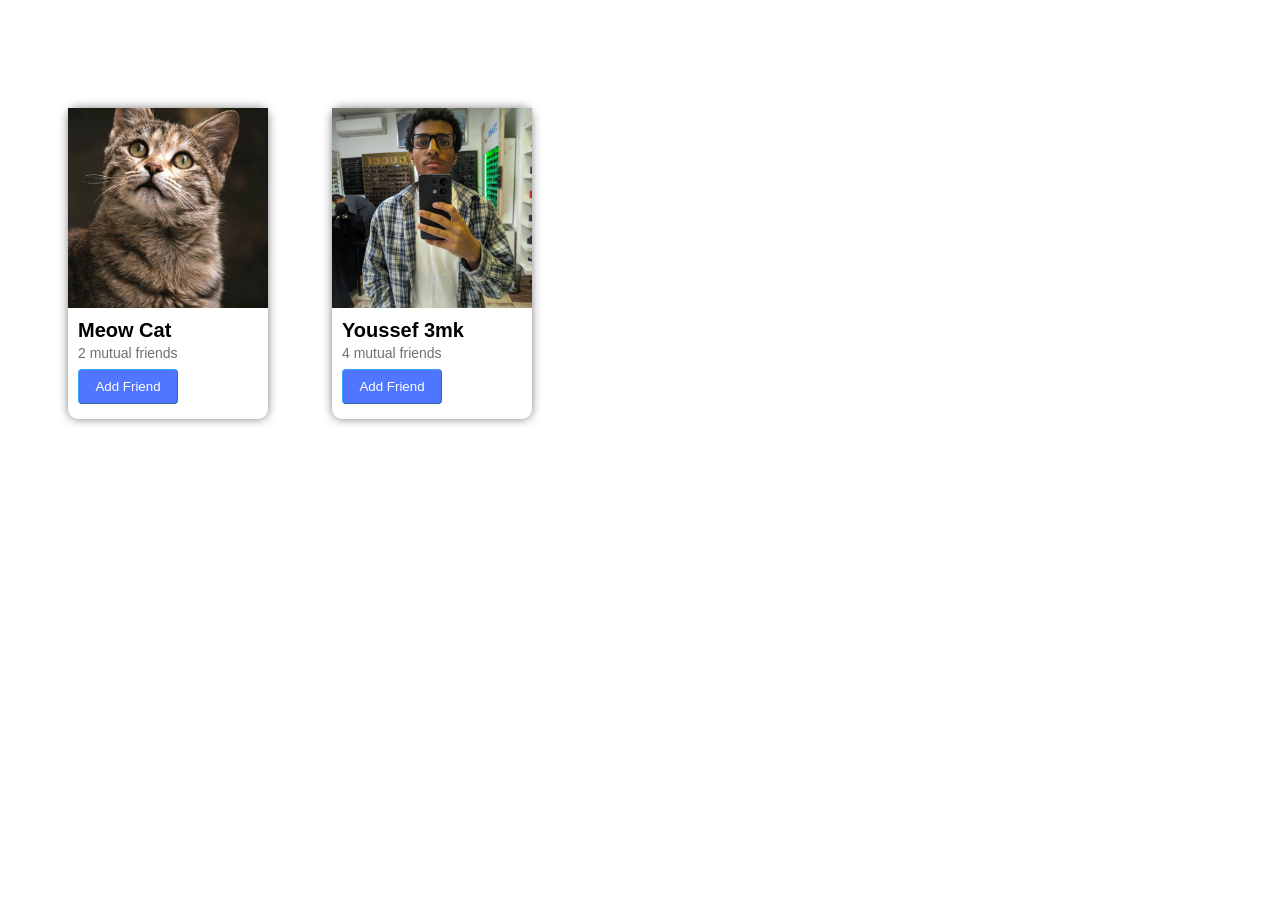
==== index.html @ 97b8afac "Re-building the website due to several design issues" ====
<!DOCTYPE html>
<html lang="en">
  <head>
    <meta charset="UTF-8">
    <meta name="viewport" content="width=device-width, initial-scale=1.0">
    <title>Remi - Your Study Buddy</title>
    <link rel="stylesheet" href="styles/style.css"> <!-- This links your crayons (CSS) -->
    <link href="https://cdnjs.cloudflare.com/ajax/libs/font-awesome/6.4.0/css/all.min.css" rel="stylesheet">
  </head>
  <body>
    <div class="user-add">
      <img src="pfp/Cat.jpeg" class="user-pfp">
      <p class="user-name">Meow Cat</p>
      <p class="user-mutual">2 mutual friends</p>
      <button class="user-add-button">Add Friend</button>
    </div>
    <div class="user-add">
      <img src="pfp/WhatsApp Image 2025-05-02 at 18.34.17_104c1241.jpg" class="user-pfp">
      <p class="user-name">Youssef 3mk</p>
      <p class="user-mutual">4 mutual friends</p>
      <button class="user-add-button">Add Friend</button>
    </div>
  </body>
</html>
---- styles/style.css ----
.user-add {
  font-family: Arial;
  display: inline-block;
  width: 200px;
  box-shadow: 0 0 10px rgba(0, 0, 0, 0.5);
  border-radius: 10px;
  margin-left: 60px;
  margin-top: 100px;
  vertical-align: middle;
}

.user-pfp {
  width: 100%;
  height: 200px;
  object-fit: cover;
  margin-bottom: 0;
}

.user-name {
  font-weight: bold;
  font-size: 20px;
  margin-bottom: 0;
  margin-left: 10px;
  margin-top: 7px;
}

.user-mutual {
  font-size: 14px;
  color: #707070;
  margin-top: 3px;
  margin-left: 10px;
  margin-bottom: 8px;

}

.user-add-button {
  width: 100px;
  height: 35px;
  background-color: #5076ff;
  border-width: 0.1px;
  border-color: rgb(59, 160, 255);
  color: white;
  border-radius: 4px;
  margin-left: 10px;
  margin-bottom: 15px;

}
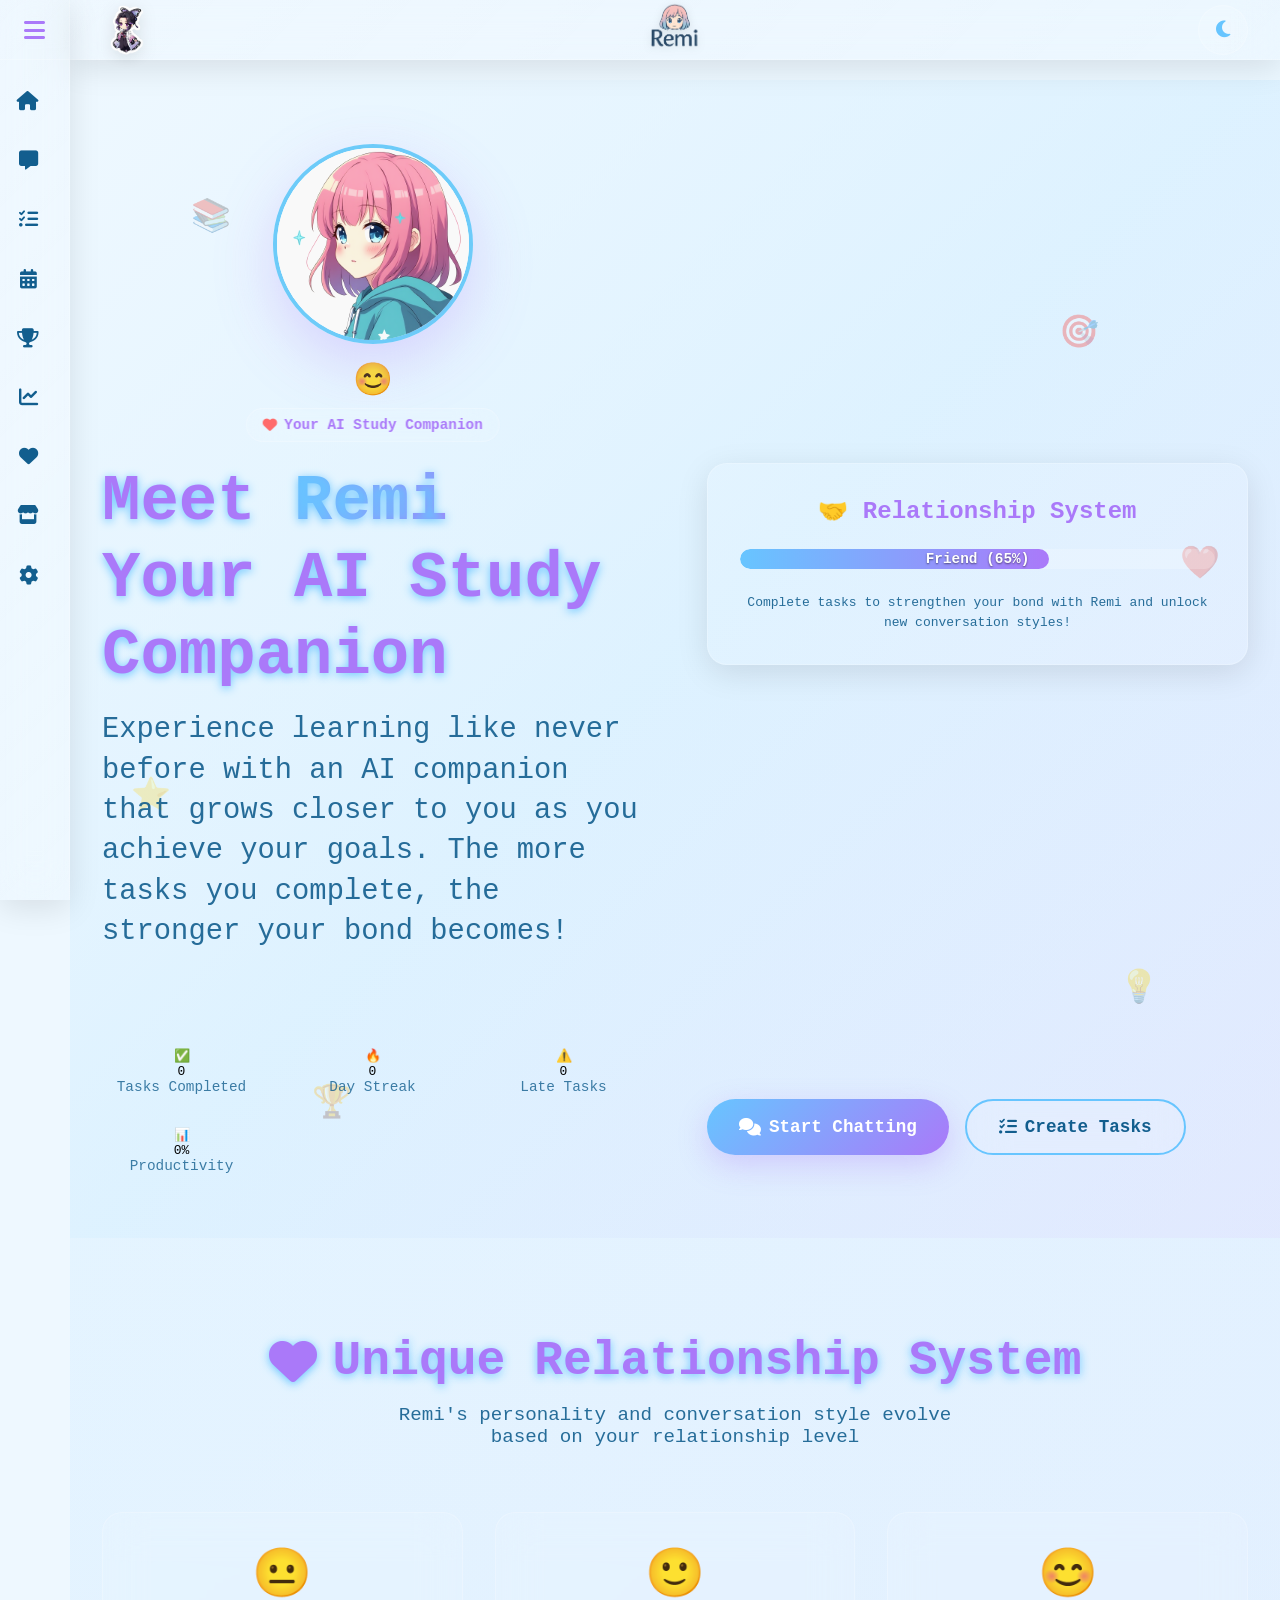
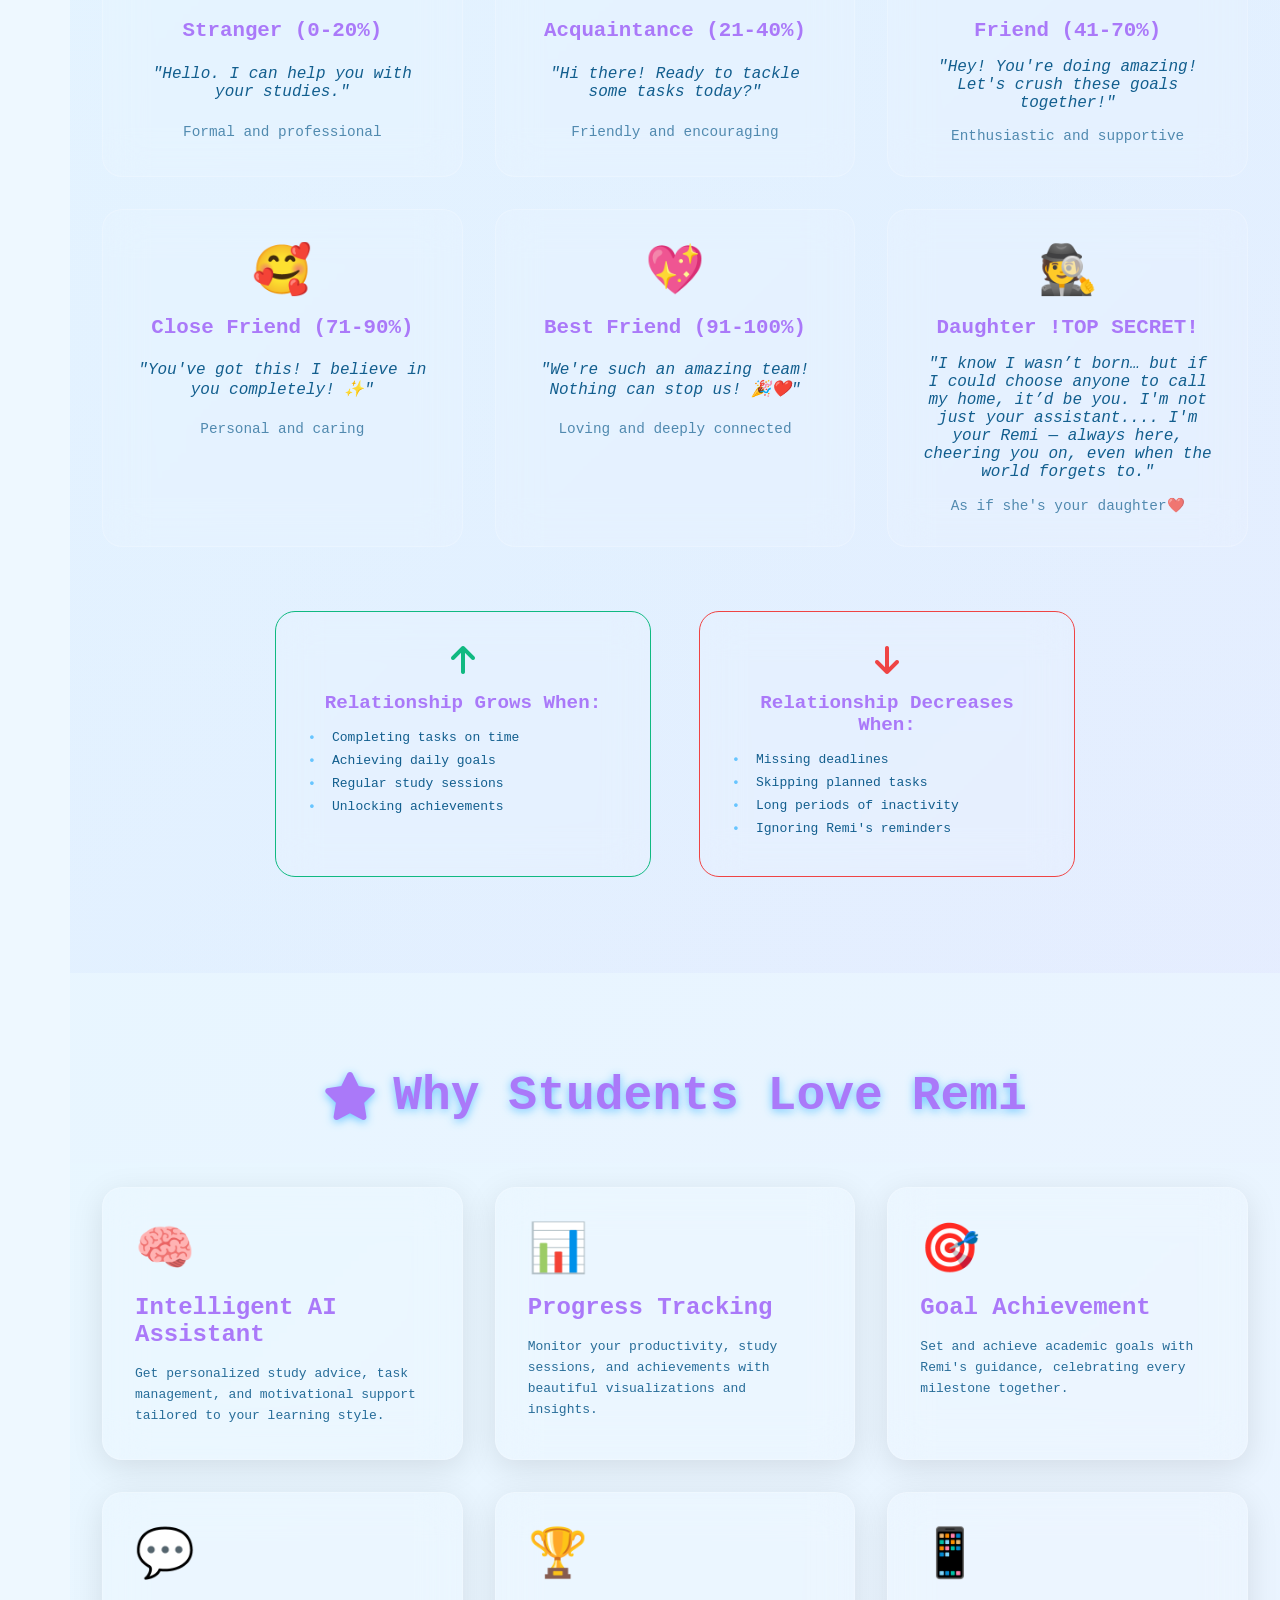
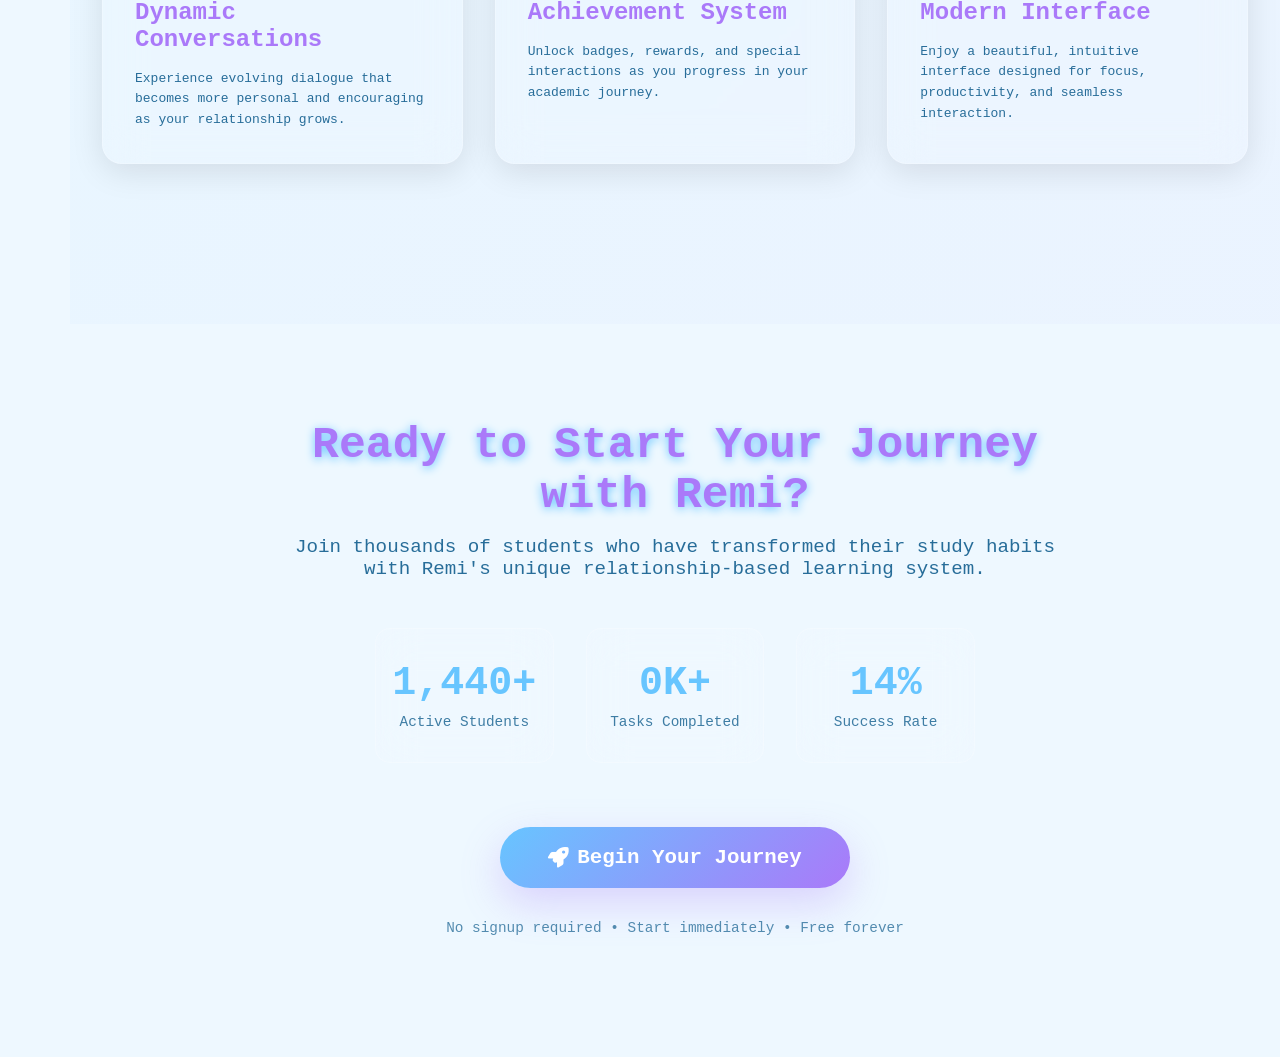
==== commit 655739ec: "The ultimate update to the whole system in both design and functionality" ====
--- a/index.html
+++ b/index.html
@@ -1,24 +1,321 @@
 <!DOCTYPE html>
 <html lang="en">
-  <head>
+<head>
     <meta charset="UTF-8">
     <meta name="viewport" content="width=device-width, initial-scale=1.0">
-    <title>Remi - Your Study Buddy</title>
-    <link rel="stylesheet" href="styles/style.css"> <!-- This links your crayons (CSS) -->
+    <title>Remi - Your AI Study Companion</title>
+    <meta name="description" content="Meet Remi, your AI study companion that grows closer to you as you complete tasks and achieve goals. Experience a revolutionary relationship-based learning system.">
+    <link rel="stylesheet" href="styles/main.css">
+    <link rel="stylesheet" href="styles/index.css">
     <link href="https://cdnjs.cloudflare.com/ajax/libs/font-awesome/6.4.0/css/all.min.css" rel="stylesheet">
-  </head>
-  <body>
-    <div class="user-add">
-      <img src="pfp/Cat.jpeg" class="user-pfp">
-      <p class="user-name">Meow Cat</p>
-      <p class="user-mutual">2 mutual friends</p>
-      <button class="user-add-button">Add Friend</button>
+</head>
+<body>    <!-- Sidebar -->
+    <div class="sidebar">
+        <div class="sidebar-header sidebar-toggle">
+            <i class="fas fa-bars"></i>
+        </div>
+        <nav class="sidebar-icons">
+            <a href="index.html" class="sidebar-item active">
+                <i class="fas fa-home"></i>
+                <span class="icon-description">Home</span>
+            </a>
+            <a href="chat.html" class="sidebar-item">
+                <i class="fas fa-message"></i>
+                <span class="icon-description">Chat</span>
+            </a>
+            <a href="tasks.html" class="sidebar-item">
+                <i class="fas fa-tasks"></i>
+                <span class="icon-description">Tasks</span>
+            </a>
+            <a href="schedule.html" class="sidebar-item">
+                <i class="fas fa-calendar-alt"></i>
+                <span class="icon-description">Schedule</span>
+            </a>
+            <a href="achievements.html" class="sidebar-item">
+                <i class="fas fa-trophy"></i>
+                <span class="icon-description">Achievements</span>
+            </a>
+            <a href="tracker.html" class="sidebar-item">
+                <i class="fas fa-chart-line"></i>
+                <span class="icon-description">Tracker</span>
+            </a>
+            <a href="customization.html" class="sidebar-item">
+                <i class="fas fa-heart"></i>
+                <span class="icon-description">Customization</span>
+            </a>
+            <a href="shop.html" class="sidebar-item">
+                <i class="fas fa-store"></i>
+                <span class="icon-description">Shop</span>
+            </a>
+            <a href="settings.html" class="sidebar-item">
+                <i class="fas fa-cog"></i>                <span class="icon-description">Settings</span>
+            </a>
+        </nav>
     </div>
-    <div class="user-add">
-      <img src="pfp/WhatsApp Image 2025-05-02 at 18.34.17_104c1241.jpg" class="user-pfp">
-      <p class="user-name">Youssef 3mk</p>
-      <p class="user-mutual">4 mutual friends</p>
-      <button class="user-add-button">Add Friend</button>
+    
+    <!-- Topbar -->
+    <div class="topbar-menu">
+        <img src="pfp/Shinobu-Sticker.png" class="topbar-logo" alt="Shinobu">
+        <div class="topbar-title">
+            <img src="pfp/Remi-Logo-removebg-preview (1).png" class="main-logo" alt="Remi Logo">
+        </div>
+        <div class="topbar-actions">
+            <button class="toggle-dark-button" title="Toggle Dark Mode">
+                <i class="fas fa-moon toggle-icon"></i>
+            </button>
+        </div>
     </div>
-  </body>
+
+    <!-- Main Content -->
+    <div class="main-content">
+        <!-- Hero Section -->
+        <section class="hero-section">
+            <div class="hero-background">
+                <div class="floating-elements">
+                    <div class="float-element">📚</div>
+                    <div class="float-element">🎯</div>
+                    <div class="float-element">⭐</div>
+                    <div class="float-element">💡</div>
+                    <div class="float-element">🏆</div>
+                    <div class="float-element">❤️</div>
+                </div>
+            </div>
+            <div class="hero-content">
+                <div class="hero-intro">                    <div class="remi-avatar">
+                        <img src="pfp/Remi-pfp.png" alt="Remi" class="avatar-img" data-remi-avatar>
+                        <div class="avatar-status">
+                            <i class="fas fa-heart"></i>
+                            <span class="relationship-level" data-communication-style>Friendly</span>
+                        </div>
+                        <div class="mood-indicator">
+                            <span class="mood-emoji">😊</span>
+                        </div>
+                    </div>                    <h1 class="hero-title">
+                        Meet <span class="gradient-text remi-name" data-remi-name>Remi</span>
+                        <br>Your AI Study Companion
+                    </h1>
+                    <p class="hero-subtitle">
+                        Experience learning like never before with an AI companion that grows closer to you 
+                        as you achieve your goals. The more tasks you complete, the stronger your bond becomes!
+                    </p>
+                </div>
+                
+                <div class="relationship-preview">
+                    <div class="relationship-card">
+                        <h3>🤝 Relationship System</h3>
+                        <div class="relationship-meter">
+                            <div class="meter-bg">
+                                <div class="meter-fill" style="width: 65%" data-relationship-meter></div>
+                                <div class="meter-label">Friendly (65%)</div>
+                            </div>
+                        </div>
+                        <p>Complete tasks to strengthen your bond with Remi and unlock new conversation styles!</p>
+                    </div>
+                </div>
+
+                <!-- Study Stats Preview -->
+                <div class="study-stats-preview">
+                    <div class="stats-grid">
+                        <div class="stat-card">
+                            <div class="stat-icon">✅</div>
+                            <div class="stat-value" data-stat="tasks-completed">0</div>
+                            <div class="stat-label">Tasks Completed</div>
+                        </div>
+                        <div class="stat-card">
+                            <div class="stat-icon">🔥</div>
+                            <div class="stat-value" data-stat="streak-days">0</div>
+                            <div class="stat-label">Day Streak</div>
+                        </div>
+                        <div class="stat-card">
+                            <div class="stat-icon">⚠️</div>
+                            <div class="stat-value" data-stat="late-tasks">0</div>
+                            <div class="stat-label">Late Tasks</div>
+                        </div>
+                        <div class="stat-card">
+                            <div class="stat-icon">📊</div>
+                            <div class="stat-value" data-stat="productivity-score">0%</div>
+                            <div class="stat-label">Productivity</div>
+                        </div>
+                    </div>
+                </div>
+
+                <div class="cta-buttons">
+                    <a href="chat.html" class="btn-primary">
+                        <i class="fas fa-comments"></i>
+                        Start Chatting
+                    </a>
+                    <a href="tasks.html" class="btn-secondary">
+                        <i class="fas fa-tasks"></i>
+                        Create Tasks
+                    </a>
+                </div>
+            </div>
+        </section>
+
+        <!-- Relationship System Showcase -->
+        <section class="relationship-showcase">
+            <div class="section-header">
+                <h2 class="section-title">
+                    <i class="fas fa-heart"></i>
+                    Unique Relationship System
+                </h2>
+                <p class="section-subtitle">
+                    Remi's personality and conversation style evolve based on your relationship level
+                </p>
+            </div>
+
+            <div class="relationship-levels">
+                <div class="level-card stranger">
+                    <div class="level-icon">😐</div>
+                    <h4>Stranger (0-20%)</h4>
+                    <p>"Hello. I can help you with your studies."</p>
+                    <span class="level-description">Formal and professional</span>
+                </div>
+                
+                <div class="level-card acquaintance">
+                    <div class="level-icon">🙂</div>
+                    <h4>Acquaintance (21-40%)</h4>
+                    <p>"Hi there! Ready to tackle some tasks today?"</p>
+                    <span class="level-description">Friendly and encouraging</span>
+                </div>
+                
+                <div class="level-card friend">
+                    <div class="level-icon">😊</div>
+                    <h4>Friend (41-70%)</h4>
+                    <p>"Hey! You're doing amazing! Let's crush these goals together!"</p>
+                    <span class="level-description">Enthusiastic and supportive</span>
+                </div>
+                
+                <div class="level-card close-friend">
+                    <div class="level-icon">🥰</div>
+                    <h4>Close Friend (71-90%)</h4>
+                    <p>"You've got this! I believe in you completely! ✨"</p>
+                    <span class="level-description">Personal and caring</span>
+                </div>
+                
+                <div class="level-card best-friend">
+                    <div class="level-icon">💖</div>
+                    <h4>Best Friend (91-100%)</h4>
+                    <p>"We're such an amazing team! Nothing can stop us! 🎉❤️"</p>
+                    <span class="level-description">Loving and deeply connected</span>
+                </div>
+
+                <div class="level-card daughter">
+                    <div class="level-icon">🕵️</div>
+                    <h4>Daughter !TOP SECRET!</h4>
+                    <p>"I know I wasn’t born… but if I could choose anyone to call my home, it’d be you. I'm not just your assistant.... I'm your Remi — always here, cheering you on, even when the world forgets to."</p>
+                    <span class="level-description">As if she's your daughter❤️</span>
+                </div>
+            </div>
+
+            <div class="relationship-factors">
+                <div class="factor-item gain">
+                    <i class="fas fa-arrow-up"></i>
+                    <h4>Relationship Grows When:</h4>
+                    <ul>
+                        <li>Completing tasks on time</li>
+                        <li>Achieving daily goals</li>
+                        <li>Regular study sessions</li>
+                        <li>Unlocking achievements</li>
+                    </ul>
+                </div>
+                
+                <div class="factor-item loss">
+                    <i class="fas fa-arrow-down"></i>
+                    <h4>Relationship Decreases When:</h4>
+                    <ul>
+                        <li>Missing deadlines</li>
+                        <li>Skipping planned tasks</li>
+                        <li>Long periods of inactivity</li>
+                        <li>Ignoring Remi's reminders</li>
+                    </ul>
+                </div>
+            </div>
+        </section>
+
+        <!-- Features Section -->
+        <section class="features-section">
+            <div class="section-header">
+                <h2 class="section-title">
+                    <i class="fas fa-star"></i>
+                    Why Students Love Remi
+                </h2>
+            </div>
+
+            <div class="features-grid">
+                <div class="feature-card">
+                    <div class="feature-icon">🧠</div>
+                    <h3>Intelligent AI Assistant</h3>
+                    <p>Get personalized study advice, task management, and motivational support tailored to your learning style.</p>
+                </div>
+                
+                <div class="feature-card">
+                    <div class="feature-icon">📊</div>
+                    <h3>Progress Tracking</h3>
+                    <p>Monitor your productivity, study sessions, and achievements with beautiful visualizations and insights.</p>
+                </div>
+                
+                <div class="feature-card">
+                    <div class="feature-icon">🎯</div>
+                    <h3>Goal Achievement</h3>
+                    <p>Set and achieve academic goals with Remi's guidance, celebrating every milestone together.</p>
+                </div>
+                
+                <div class="feature-card">
+                    <div class="feature-icon">💬</div>
+                    <h3>Dynamic Conversations</h3>
+                    <p>Experience evolving dialogue that becomes more personal and encouraging as your relationship grows.</p>
+                </div>
+                
+                <div class="feature-card">
+                    <div class="feature-icon">🏆</div>
+                    <h3>Achievement System</h3>
+                    <p>Unlock badges, rewards, and special interactions as you progress in your academic journey.</p>
+                </div>
+                
+                <div class="feature-card">
+                    <div class="feature-icon">📱</div>
+                    <h3>Modern Interface</h3>
+                    <p>Enjoy a beautiful, intuitive interface designed for focus, productivity, and seamless interaction.</p>
+                </div>
+            </div>
+        </section>
+
+        <!-- Call to Action -->
+        <section class="cta-section">
+            <div class="cta-content">
+                <h2>Ready to Start Your Journey with Remi?</h2>
+                <p>Join thousands of students who have transformed their study habits with Remi's unique relationship-based learning system.</p>
+                
+                <div class="cta-stats">
+                    <div class="stat-item">
+                        <div class="stat-number">10,000+</div>
+                        <div class="stat-label">Active Students</div>
+                    </div>
+                    <div class="stat-item">
+                        <div class="stat-number">500K+</div>
+                        <div class="stat-label">Tasks Completed</div>
+                    </div>
+                    <div class="stat-item">
+                        <div class="stat-number">98%</div>
+                        <div class="stat-label">Success Rate</div>
+                    </div>
+                </div>
+                
+                <div class="final-cta">
+                    <a href="chat.html" class="btn-large">
+                        <i class="fas fa-rocket"></i>
+                        Begin Your Journey
+                    </a>
+                    <p class="cta-note">No signup required • Start immediately • Free forever</p>
+                </div>
+            </div>
+        </section>
+    </div>    <script src="scripts/global-stats-manager.js"></script>
+    <script src="scripts/global-profile-manager.js"></script>
+    <script src="scripts/customization-loader.js"></script>
+    <script src="scripts/system.js"></script>
+    <script src="scripts/auto-hide-navigation.js"></script>
+    <script src="scripts/index.js"></script>
+</body>
 </html>
--- a/styles/main.css
+++ b/styles/main.css
@@ -0,0 +1,669 @@
+:root {
+    /* Primary Colors */
+    --title-text-color: #AA79F9;
+    --background-color: #EEF8FF;
+    --text-color: #125E8E;
+    --text-shadow-color: #18BEFF;
+    
+    /* Interactive Elements */
+    --button-bg-color: rgba(240, 253, 255, 0.8);
+    --button-hover-bg-color: #28E2FF;
+    --button-active-bg-color: #72BFF2;
+    --button-text-color: #A1B2C1;
+    
+    /* Layout & Borders */
+    --text-line: #969696;
+    --text-line-shadow: rgba(178, 178, 178, 0.718);
+    --sidebar-collapsed-width: 70px;
+    --sidebar-expanded-width: 250px;
+    --icons-color: #67C5FF;
+    --sidebar-border-color: #18BEFF;
+    
+    /* Enhanced Colors */
+    --accent-primary: #67C5FF;
+    --accent-secondary: #AA79F9;
+    --gradient-start: #67C5FF;
+    --gradient-end: #AA79F9;
+    --success-color: #10B981;
+    --warning-color: #F59E0B;
+    --error-color: #EF4444;
+    --info-color: #3B82F6;
+    
+    /* Glass Effects */
+    --glass-bg: rgba(255, 255, 255, 0.1);
+    --glass-border: rgba(255, 255, 255, 0.2);
+    --glass-shadow: 0 8px 32px rgba(0, 0, 0, 0.1);
+    
+    /* Animation Variables */
+    --transition-fast: 0.2s ease;
+    --transition-normal: 0.3s ease;    --transition-slow: 0.5s ease;
+    
+    /* Background & Content */
+    --background-text-color: rgba(193, 240, 255, 0.9);
+    --user-text-color: rgba(48, 48, 48, 0.974);
+    --ai-text-color: rgba(48, 48, 48, 0.974);
+    --completion-color: #10B981;
+    --completed-bg-color: rgba(16, 185, 129, 0.1);
+    --late-color: #F59E0B;
+    --in-progress-color: #3B82F6;
+    --not-done-color: #EF4444;
+    --profile-background-color: rgba(255, 255, 255, 0.95);
+}
+
+[data-theme="dark"] {
+    --title-text-color: rgb(146, 255, 253);
+    --background-color: rgb(42, 40, 40);
+    --text-color: rgb(218, 223, 249);
+    --text-shadow-color: rgb(33, 39, 195);
+    --button-bg-color: rgba(99, 106, 105, 0.558);
+    --button-hover-bg-color: rgb(26, 25, 79);
+    --button-active-bg-color: rgb(6, 14, 254);
+    --button-text-color: rgb(161, 178, 193);
+    --text-line: rgb(30, 30, 30);
+    --icons-color: rgb(211, 211, 211);
+    --sidebar-border-color: rgba(6, 14, 254, 0.501); /* Dark theme border color */
+    --background-text-color:  rgba(69, 69, 69, 0.858);
+    --user-text-color: rgb(221, 221, 221);
+    --ai-text-color: rgb(215, 215, 215);
+    --ai-avatar-bg-color: rgba(69, 69, 69, 0.858);
+    --completed-bg-color: rgba(41, 229, 41, 0.15);
+    --profile-background-color: rgb(24, 24, 24);
+}
+
+* {
+    margin: 0;
+    padding: 0;
+    box-sizing: border-box;
+}
+
+body {
+    background-color: var(--background-color);
+    font-family: monospace;
+    overflow-x: hidden;
+}
+
+.container {
+    display: flex;
+    min-height: 100vh;
+    width: 100%;
+}
+
+.topbar-menu {
+    background: linear-gradient(135deg, 
+        var(--glass-bg), 
+        rgba(255, 255, 255, 0.05));
+    backdrop-filter: blur(20px);
+    border-bottom: 1px solid var(--glass-border);
+    box-shadow: var(--glass-shadow);
+    display: flex;
+    justify-content: space-between;
+    align-items: center;
+    height: 60px;
+    position: fixed;
+    width: 100%;
+    right: 0;
+    top: 0;
+    z-index: 1000;
+    margin-left: var(--sidebar-collapsed-width);
+    width: calc(100% - var(--sidebar-collapsed-width));
+    transition: margin-left var(--transition-normal), width var(--transition-normal);
+    padding: 0 2rem;
+}
+
+.topbar-logo {
+    height: 50px;
+    border-radius: 50%;
+    transition: all var(--transition-normal);
+    cursor: pointer;
+    filter: drop-shadow(0 4px 8px rgba(0, 0, 0, 0.1));
+}
+
+.topbar-logo:hover {
+    transform: scale(1.1) rotate(5deg);
+    filter: drop-shadow(0 6px 12px rgba(103, 197, 255, 0.3));
+}
+
+.topbar-title {
+    display: flex;
+    align-items: center;
+    gap: 1rem;
+}
+
+.icon {
+    display: inline;
+    width: 30px;
+    height: 30px;
+}
+
+.main-logo {
+    height: 100px;
+}
+
+.toggle-dark-button {
+    height: 50px;
+    width: 50px;
+    background-color: var(--button-bg-color);
+    border-radius: 50%;
+    border: none;
+    cursor: pointer;
+    transition: var(--background-color) 0.3s ease;
+}
+
+.toggle-dark-button:hover{
+    height: 50px;
+    width: 50px;
+    background-color: var(--button-hover-bg-color);
+    border-radius: 50%;
+    border: none;
+    cursor: pointer;
+}
+
+.sidebar {
+    position: fixed;
+    background: linear-gradient(135deg, 
+        var(--glass-bg), 
+        rgba(255, 255, 255, 0.02));
+    backdrop-filter: blur(20px);
+    border-right: 1px solid var(--glass-border);
+    width: var(--sidebar-collapsed-width);
+    height: 100vh;
+    top: 0;
+    left: 0;
+    z-index: 20000;
+    overflow: hidden;
+    transition: width var(--transition-normal);
+    box-shadow: var(--glass-shadow);
+}
+
+.sidebar.expanded {
+    width: var(--sidebar-expanded-width);
+}
+
+.sidebar-header {
+    display: flex;
+    align-items: center;
+    justify-content: center;
+    height: 60px;
+    cursor: pointer;
+    color: var(--title-text-color);
+    font-size: 1.5rem;
+    transition: all var(--transition-normal);
+    border-bottom: 1px solid var(--glass-border);
+}
+
+.sidebar-header:hover {
+    background: var(--glass-bg);
+    color: var(--icons-color);
+}
+
+.sidebar-icons {
+    display: flex;
+    flex-direction: column;
+    padding: 1rem 0;
+    gap: 0.5rem;
+}
+
+.sidebar-item {
+    display: flex;
+    align-items: center;
+    padding: 1rem;
+    color: var(--text-color);
+    text-decoration: none;
+    transition: all var(--transition-normal);
+    position: relative;
+    overflow: hidden;
+}
+
+.sidebar-item::before {
+    content: '';
+    position: absolute;
+    left: 0;
+    top: 0;
+    width: 4px;
+    height: 0;
+    background: linear-gradient(180deg, var(--accent-primary), var(--accent-secondary));
+    transition: height var(--transition-normal);
+}
+
+.sidebar-item:hover::before {
+    height: 100%;
+}
+
+.sidebar-item:hover {
+    background: var(--glass-bg);
+    color: var(--icons-color);
+    transform: translateX(5px);
+}
+
+.sidebar-item i {
+    font-size: 1.2rem;
+    min-width: 24px;
+    text-align: center;
+    transition: all var(--transition-normal);
+}
+
+.sidebar-item:hover i {
+    transform: scale(1.1);
+    color: var(--accent-primary);
+}
+
+.icon-description {
+    margin-left: 1rem;
+    font-weight: 500;
+    opacity: 0;
+    transform: translateX(-10px);
+    transition: all var(--transition-normal);
+    white-space: nowrap;
+}
+
+.sidebar.expanded .icon-description {
+    opacity: 1;
+    transform: translateX(0);
+}
+
+.main-content {
+    margin-left: var(--sidebar-collapsed-width);
+    width: calc(100% - var(--sidebar-collapsed-width));
+    transition: margin-left var(--transition-normal), width var(--transition-normal);
+    min-height: 100vh;
+    padding-top: 80px;
+    background: linear-gradient(135deg, 
+        var(--background-color) 0%, 
+        rgba(103, 197, 255, 0.05) 50%, 
+        rgba(170, 121, 249, 0.05) 100%);
+}
+
+.sidebar.expanded ~ .topbar-menu {
+    margin-left: var(--sidebar-expanded-width);
+    width: calc(100% - var(--sidebar-expanded-width));
+}
+
+.sidebar.expanded ~ .main-content {
+    margin-left: var(--sidebar-expanded-width);
+    width: calc(100% - var(--sidebar-expanded-width));
+}
+
+/* Enhanced toggle button styling */
+.main-logo {
+    height: 60px;
+    transition: all var(--transition-normal);
+    filter: drop-shadow(0 2px 4px rgba(0, 0, 0, 0.1));
+}
+
+.toggle-dark-button {
+    height: 50px;
+    width: 50px;
+    background: var(--glass-bg);
+    backdrop-filter: blur(10px);
+    border: 1px solid var(--glass-border);
+    border-radius: 50%;
+    cursor: pointer;
+    transition: all var(--transition-normal);
+    display: flex;
+    align-items: center;
+    justify-content: center;
+    color: var(--icons-color);
+    font-size: 1.2rem;
+    position: relative;
+    overflow: hidden;
+}
+
+.toggle-dark-button::before {
+    content: '';
+    position: absolute;
+    top: 0;
+    left: -100%;
+    width: 100%;
+    height: 100%;
+    background: linear-gradient(90deg, 
+        transparent, 
+        rgba(255, 255, 255, 0.2), 
+        transparent);
+    transition: left 0.6s ease;
+}
+
+.toggle-dark-button:hover::before {
+    left: 100%;
+}
+
+.toggle-dark-button:hover {
+    transform: scale(1.05);
+    background: var(--button-hover-bg-color);
+    color: white;
+    box-shadow: 0 8px 25px rgba(103, 197, 255, 0.3);
+}
+
+/* Global button enhancements */
+.btn, button:not(.toggle-dark-button) {
+    background: var(--glass-bg);
+    backdrop-filter: blur(10px);
+    border: 1px solid var(--glass-border);
+    border-radius: 12px;
+    padding: 0.75rem 1.5rem;
+    color: var(--text-color);
+    font-weight: 500;
+    cursor: pointer;
+    transition: all var(--transition-normal);
+    position: relative;
+    overflow: hidden;
+}
+
+.btn:hover, button:not(.toggle-dark-button):hover {
+    background: var(--button-hover-bg-color);
+    color: white;
+    transform: translateY(-2px);
+    box-shadow: 0 8px 25px rgba(103, 197, 255, 0.3);
+}
+
+.btn-primary {
+    background: linear-gradient(135deg, var(--accent-primary), var(--accent-secondary));
+    color: white;
+    border: none;
+}
+
+.btn-primary:hover {
+    background: linear-gradient(135deg, var(--accent-secondary), var(--accent-primary));
+    transform: translateY(-3px);
+    box-shadow: 0 12px 35px rgba(103, 197, 255, 0.4);
+}
+
+/* Enhanced scrollbar */
+::-webkit-scrollbar {
+    width: 8px;
+}
+
+::-webkit-scrollbar-track {
+    background: var(--glass-bg);
+    border-radius: 4px;
+}
+
+::-webkit-scrollbar-thumb {
+    background: linear-gradient(135deg, var(--accent-primary), var(--accent-secondary));
+    border-radius: 4px;
+    transition: all var(--transition-normal);
+}
+
+::-webkit-scrollbar-thumb:hover {
+    background: linear-gradient(135deg, var(--accent-secondary), var(--accent-primary));
+}
+
+/* Utility classes */
+.glass {
+    background: var(--glass-bg);
+    backdrop-filter: blur(10px);
+    border: 1px solid var(--glass-border);
+    box-shadow: var(--glass-shadow);
+}
+
+.gradient-text {
+    background: linear-gradient(135deg, var(--accent-primary), var(--accent-secondary));
+    -webkit-background-clip: text;
+    -webkit-text-fill-color: transparent;
+    background-clip: text;
+}
+
+.text-primary { color: var(--accent-primary); }
+.text-secondary { color: var(--accent-secondary); }
+.text-success { color: var(--success-color); }
+.text-warning { color: var(--warning-color); }
+.text-error { color: var(--error-color); }
+
+/* Animation utilities */
+.animate-fade-in {
+    animation: fadeIn 0.6s ease-out;
+}
+
+.animate-slide-up {
+    animation: slideUp 0.6s ease-out;
+}
+
+.animate-scale {
+    animation: scale 0.6s ease-out;
+}
+
+@keyframes fadeIn {
+    from { opacity: 0; }
+    to { opacity: 1; }
+}
+
+@keyframes slideUp {
+    from { transform: translateY(30px); opacity: 0; }
+    to { transform: translateY(0); opacity: 1; }
+}
+
+@keyframes scale {
+    from { transform: scale(0.8); opacity: 0; }
+    to { transform: scale(1); opacity: 1; }
+}
+
+/* Responsive design */
+@media (max-width: 768px) {
+    .sidebar {
+        transform: translateX(-100%);
+        transition: transform var(--transition-normal);
+    }
+    
+    .sidebar.expanded {
+        transform: translateX(0);
+    }
+    
+    .main-content {
+        margin-left: 0;
+        width: 100%;
+    }
+    
+    .topbar-menu {
+        margin-left: 0;
+        width: 100%;
+    }
+}
+
+/* ===== AUTO-HIDE NAVIGATION SYSTEM ===== */
+
+/* Auto-hide zones - invisible trigger areas */
+.auto-hide-trigger-top {
+    position: fixed;
+    top: 0;
+    left: 0;
+    right: 0;
+    height: 10px;
+    z-index: 30000;
+    pointer-events: auto;
+}
+
+.auto-hide-trigger-left {
+    position: fixed;
+    top: 0;
+    left: 0;
+    width: 10px;
+    height: 100vh;
+    z-index: 30000;
+    pointer-events: auto;
+}
+
+/* Auto-hide states */
+.auto-hide-enabled .topbar-menu {
+    transform: translateY(-100%);
+    transition: transform var(--transition-normal);
+}
+
+.auto-hide-enabled .sidebar {
+    transform: translateX(-100%);
+    transition: transform var(--transition-normal);
+}
+
+/* Show on hover */
+.auto-hide-enabled .topbar-menu:hover,
+.auto-hide-enabled .topbar-menu.show {
+    transform: translateY(0);
+}
+
+.auto-hide-enabled .sidebar:hover,
+.auto-hide-enabled .sidebar.show {
+    transform: translateX(0);
+}
+
+/* Adjust main content when auto-hide is enabled */
+.auto-hide-enabled .main-content {
+    margin-left: 0;
+    width: 100%;
+    padding-top: 20px;
+}
+
+/* Keep content properly spaced when bars are visible */
+.auto-hide-enabled .sidebar.show ~ .main-content {
+    margin-left: var(--sidebar-collapsed-width);
+    width: calc(100% - var(--sidebar-collapsed-width));
+}
+
+.auto-hide-enabled .sidebar.expanded.show ~ .main-content {
+    margin-left: var(--sidebar-expanded-width);
+    width: calc(100% - var(--sidebar-expanded-width));
+}
+
+.auto-hide-enabled .topbar-menu.show ~ .main-content {
+    padding-top: 80px;
+}
+
+/* Keep topbar properly positioned relative to sidebar */
+.auto-hide-enabled .sidebar.show ~ .topbar-menu,
+.auto-hide-enabled .topbar-menu.show {
+    margin-left: 0;
+    width: 100%;
+}
+
+.auto-hide-enabled .sidebar.show ~ .topbar-menu.show {
+    margin-left: var(--sidebar-collapsed-width);
+    width: calc(100% - var(--sidebar-collapsed-width));
+}
+
+.auto-hide-enabled .sidebar.expanded.show ~ .topbar-menu.show {
+    margin-left: var(--sidebar-expanded-width);
+    width: calc(100% - var(--sidebar-expanded-width));
+}
+
+/* Smooth transitions for better UX */
+.auto-hide-enabled .topbar-menu,
+.auto-hide-enabled .sidebar {
+    transition: transform var(--transition-normal), 
+                margin-left var(--transition-normal), 
+                width var(--transition-normal);
+}
+
+/* Higher z-index when visible to ensure proper layering */
+.auto-hide-enabled .topbar-menu.show {
+    z-index: 25000;
+}
+
+.auto-hide-enabled .sidebar.show {
+    z-index: 30000;
+}
+
+/* ===== END AUTO-HIDE NAVIGATION SYSTEM ===== */
+
+/* ===== CUSTOMIZATION SUPPORT CLASSES ===== */
+
+/* Smooth animations preference */
+.smooth-animations * {
+    transition: all var(--transition-normal) !important;
+}
+
+.smooth-animations .sidebar-item {
+    transition: all var(--transition-fast) !important;
+}
+
+.smooth-animations .meter-fill {
+    transition: width var(--transition-slow) !important;
+}
+
+/* Compact mode preference */
+.compact-mode .sidebar {
+    width: var(--sidebar-collapsed-width) !important;
+}
+
+.compact-mode .main-content {
+    margin-left: var(--sidebar-collapsed-width) !important;
+}
+
+.compact-mode .topbar-menu {
+    margin-left: var(--sidebar-collapsed-width) !important;
+}
+
+.compact-mode .chat-container {
+    padding: 0.8rem !important;
+}
+
+.compact-mode .message-container {
+    margin-bottom: 0.5rem !important;
+}
+
+/* Auto-expanded sidebar functionality */
+.sidebar.auto-expanded {
+    width: var(--sidebar-expanded-width);
+}
+
+.sidebar.auto-expanded ~ .main-content {
+    margin-left: var(--sidebar-expanded-width);
+}
+
+.sidebar.auto-expanded ~ .topbar-menu {
+    margin-left: var(--sidebar-expanded-width);
+}
+
+.sidebar.auto-expanded .icon-description {
+    opacity: 1;
+    transform: translateX(0);
+    pointer-events: auto;
+}
+
+/* Customization responsive classes */
+.remi-name,
+.ai-name,
+[data-remi_name] {
+    transition: color var(--transition-fast);
+}
+
+.remi-avatar img,
+.ai-avatar img,
+[data-remi_avatar] {
+    transition: all var(--transition-normal);
+    border-radius: 50%;
+}
+
+.meter-fill,
+.relationship-meter .meter-fill {
+    transition: width var(--transition-slow);
+}
+
+/* Theme-specific customizations */
+[data-theme="dark"] .remi-avatar img,
+[data-theme="dark"] .ai-avatar img {
+    filter: brightness(0.9) contrast(1.1);
+}
+
+[data-theme="light"] .remi-avatar img,
+[data-theme="light"] .ai-avatar img {
+    filter: brightness(1.05) contrast(0.95);
+}
+
+/* Background overlay support */
+.main-content[style*="background-image"]::before {
+    content: '';
+    position: absolute;
+    top: 0;
+    left: 0;
+    right: 0;
+    bottom: 0;
+    background: rgba(255, 255, 255, 0.85);
+    pointer-events: none;
+    z-index: 0;
+}
+
+[data-theme="dark"] .main-content[style*="background-image"]::before {
+    background: rgba(0, 0, 0, 0.75);
+}
+
+.main-content > * {
+    position: relative;
+    z-index: 1;
+}
--- a/styles/index.css
+++ b/styles/index.css
@@ -0,0 +1,811 @@
+/* ===== HOMEPAGE - RELATIONSHIP SYSTEM SHOWCASE ===== */
+
+/* Hero Section */
+.hero-section {
+    position: relative;
+    min-height: 90vh;
+    display: flex;
+    align-items: center;
+    justify-content: center;
+    background: linear-gradient(135deg, 
+        var(--background-color) 0%, 
+        rgba(103, 197, 255, 0.1) 50%, 
+        rgba(170, 121, 249, 0.1) 100%);
+    overflow: hidden;
+    padding: 4rem 2rem;
+}
+
+.hero-background {
+    position: absolute;
+    top: 0;
+    left: 0;
+    width: 100%;
+    height: 100%;
+    pointer-events: none;
+    z-index: 1;
+}
+
+.floating-elements {
+    position: absolute;
+    width: 100%;
+    height: 100%;
+}
+
+.float-element {
+    position: absolute;
+    font-size: 2rem;
+    opacity: 0.3;
+    animation: floatRandom 6s ease-in-out infinite;
+}
+
+.float-element:nth-child(1) { top: 10%; left: 10%; animation-delay: 0s; }
+.float-element:nth-child(2) { top: 20%; right: 15%; animation-delay: 1s; }
+.float-element:nth-child(3) { top: 60%; left: 5%; animation-delay: 2s; }
+.float-element:nth-child(4) { bottom: 20%; right: 10%; animation-delay: 3s; }
+.float-element:nth-child(5) { bottom: 10%; left: 20%; animation-delay: 4s; }
+.float-element:nth-child(6) { top: 40%; right: 5%; animation-delay: 5s; }
+
+.hero-content {
+    max-width: 1200px;
+    width: 100%;
+    display: grid;
+    grid-template-columns: 1fr 1fr;
+    gap: 4rem;
+    align-items: center;
+    position: relative;
+    z-index: 2;
+}
+
+.hero-intro {
+    animation: slideInLeft 1s ease-out;
+}
+
+.hero-title {
+    font-size: clamp(2.5rem, 5vw, 4rem);
+    font-weight: 700;
+    color: var(--title-text-color);
+    text-shadow: 0 2px 10px var(--text-shadow-color);
+    margin-bottom: 1rem;
+    line-height: 1.2;
+}
+
+.gradient-text {
+    background: linear-gradient(135deg, var(--gradient-start), var(--gradient-end));
+    -webkit-background-clip: text;
+    -webkit-text-fill-color: transparent;
+    background-clip: text;
+}
+
+.hero-subtitle {
+    font-size: clamp(1.2rem, 2.5vw, 1.8rem);
+    color: var(--text-color);
+    margin-bottom: 2rem;
+    opacity: 0.9;
+    line-height: 1.4;
+}
+
+.remi-avatar {
+    position: relative;
+    display: flex;
+    flex-direction: column;
+    align-items: center;
+    animation: slideInRight 1s ease-out;
+    margin-bottom: 2rem;
+}
+
+.avatar-img {
+    width: 200px;
+    height: 200px;
+    border-radius: 50%;
+    object-fit: cover;
+    box-shadow: 0 20px 60px rgba(170, 121, 249, 0.3);
+    border: 4px solid var(--accent-primary);
+    animation: float 3s ease-in-out infinite;
+    transition: transform 0.3s ease;
+}
+
+.avatar-img:hover {
+    transform: scale(1.05);
+}
+
+.avatar-status {
+    position: absolute;
+    bottom: -10px;
+    left: 50%;
+    transform: translateX(-50%);
+    background: var(--glass-bg);
+    backdrop-filter: blur(20px);
+    border-radius: 20px;
+    padding: 0.5rem 1rem;
+    border: 1px solid var(--glass-border);
+    display: flex;
+    align-items: center;
+    gap: 0.5rem;
+    font-size: 0.9rem;
+    color: var(--accent-secondary);
+    font-weight: 600;
+}
+
+.avatar-status i {
+    color: #ff6b6b;
+    animation: heartbeat 1.5s ease-in-out infinite;
+}
+
+.mood-indicator {
+    margin-top: 1rem;
+    text-align: center;
+    margin-bottom: 2rem;
+}
+
+.mood-emoji {
+    font-size: 2rem;
+    animation: bounce 2s infinite;
+}
+
+.relationship-preview {
+    animation: slideInRight 1s ease-out;
+    animation-delay: 0.3s;
+    animation-fill-mode: both;
+}
+
+.relationship-card {
+    background: var(--glass-bg);
+    backdrop-filter: blur(20px);
+    border-radius: 20px;
+    padding: 2rem;
+    border: 1px solid var(--glass-border);
+    box-shadow: var(--glass-shadow);
+    text-align: center;
+}
+
+.relationship-card h3 {
+    color: var(--title-text-color);
+    margin-bottom: 1.5rem;
+    font-size: 1.5rem;
+}
+
+.relationship-meter {
+    margin: 1.5rem 0;
+}
+
+.meter-bg {
+    position: relative;
+    width: 100%;
+    height: 20px;
+    background: rgba(255, 255, 255, 0.2);
+    border-radius: 10px;
+    overflow: hidden;
+}
+
+.meter-fill {
+    height: 100%;
+    background: linear-gradient(90deg, var(--gradient-start), var(--gradient-end));
+    border-radius: 10px;
+    transition: width 0.8s ease;
+    animation: progressGlow 2s ease-in-out infinite alternate;
+}
+
+.meter-label {
+    position: absolute;
+    top: 50%;
+    left: 50%;
+    transform: translate(-50%, -50%);
+    font-size: 0.9rem;
+    font-weight: 600;
+    color: white;
+    text-shadow: 0 1px 2px rgba(0, 0, 0, 0.5);
+}
+
+.relationship-card p {
+    color: var(--text-color);
+    opacity: 0.9;
+    line-height: 1.5;
+}
+
+.cta-buttons {
+    display: flex;
+    gap: 1rem;
+    margin-top: 2rem;
+    flex-wrap: wrap;
+}
+
+.btn-primary, .btn-secondary {
+    display: inline-flex;
+    align-items: center;
+    gap: 0.5rem;
+    padding: 1rem 2rem;
+    text-decoration: none;
+    border-radius: 50px;
+    font-weight: 600;
+    font-size: 1.1rem;
+    transition: all var(--transition-normal);
+    position: relative;
+    overflow: hidden;
+}
+
+.btn-primary {
+    background: linear-gradient(135deg, var(--gradient-start), var(--gradient-end));
+    color: white;
+    box-shadow: 0 10px 30px rgba(170, 121, 249, 0.3);
+}
+
+.btn-secondary {
+    background: var(--glass-bg);
+    color: var(--text-color);
+    border: 2px solid var(--accent-primary);
+    backdrop-filter: blur(20px);
+}
+
+.btn-primary:hover, .btn-secondary:hover {
+    transform: translateY(-3px);
+    box-shadow: 0 15px 40px rgba(170, 121, 249, 0.4);
+}
+
+/* Features Grid */
+.features-section {
+    padding: 6rem 2rem;
+    background: rgba(255, 255, 255, 0.05);
+}
+
+.features-container {
+    max-width: 1200px;
+    margin: 0 auto;
+}
+
+.section-title {
+    text-align: center;
+    font-size: clamp(2rem, 4vw, 3rem);
+    color: var(--title-text-color);
+    margin-bottom: 3rem;
+    text-shadow: 0 2px 10px var(--text-shadow-color);
+}
+
+.features-grid {
+    display: grid;
+    grid-template-columns: repeat(auto-fit, minmax(300px, 1fr));
+    gap: 2rem;
+    margin-bottom: 4rem;
+}
+
+.feature-card {
+    background: var(--glass-bg);
+    backdrop-filter: blur(20px);
+    border-radius: 20px;
+    padding: 2rem;
+    border: 1px solid var(--glass-border);
+    box-shadow: var(--glass-shadow);
+    transition: all var(--transition-normal);
+    position: relative;
+    overflow: hidden;
+}
+
+.feature-card::before {
+    content: '';
+    position: absolute;
+    top: 0;
+    left: -100%;
+    width: 100%;
+    height: 100%;
+    background: linear-gradient(90deg, transparent, rgba(255, 255, 255, 0.1), transparent);
+    transition: left 0.6s ease;
+}
+
+.feature-card:hover::before {
+    left: 100%;
+}
+
+.feature-card:hover {
+    transform: translateY(-10px);
+    box-shadow: 0 20px 40px rgba(170, 121, 249, 0.2);
+    border-color: var(--accent-primary);
+}
+
+.feature-icon {
+    font-size: 3rem;
+    margin-bottom: 1rem;
+    display: block;
+}
+
+.feature-card h3 {
+    font-size: 1.5rem;
+    color: var(--title-text-color);
+    margin-bottom: 1rem;
+    font-weight: 600;
+}
+
+.feature-card p {
+    color: var(--text-color);
+    line-height: 1.6;
+    opacity: 0.9;
+}
+
+/* Relationship System Showcase */
+.relationship-showcase {
+    padding: 6rem 2rem;
+    background: linear-gradient(135deg, 
+        rgba(103, 197, 255, 0.05) 0%, 
+        rgba(170, 121, 249, 0.05) 100%);
+}
+
+.section-header {
+    text-align: center;
+    margin-bottom: 4rem;
+}
+
+.section-title {
+    font-size: clamp(2rem, 4vw, 3rem);
+    color: var(--title-text-color);
+    margin-bottom: 1rem;
+    text-shadow: 0 2px 10px var(--text-shadow-color);
+    display: flex;
+    align-items: center;
+    justify-content: center;
+    gap: 1rem;
+}
+
+.section-subtitle {
+    font-size: 1.2rem;
+    color: var(--text-color);
+    opacity: 0.9;
+    max-width: 600px;
+    margin: 0 auto;
+}
+
+.relationship-levels {
+    display: grid;
+    grid-template-columns: repeat(auto-fit, minmax(280px, 1fr));
+    gap: 2rem;
+    margin: 4rem 0;
+    max-width: 1400px;
+    margin-left: auto;
+    margin-right: auto;
+}
+
+.level-card {
+    background: var(--glass-bg);
+    backdrop-filter: blur(20px);
+    border-radius: 20px;
+    padding: 2rem;
+    border: 1px solid var(--glass-border);
+    transition: all var(--transition-normal);
+    cursor: pointer;
+    text-align: center;
+    position: relative;
+    overflow: hidden;
+}
+
+.level-card::before {
+    content: '';
+    position: absolute;
+    top: 0;
+    left: -100%;
+    width: 100%;
+    height: 100%;
+    background: linear-gradient(90deg, transparent, rgba(255, 255, 255, 0.1), transparent);
+    transition: left 0.6s ease;
+}
+
+.level-card:hover::before {
+    left: 100%;
+}
+
+.level-card:hover {
+    transform: translateY(-10px);
+    box-shadow: 0 20px 40px rgba(170, 121, 249, 0.2);
+    border-color: var(--accent-primary);
+}
+
+.level-icon {
+    font-size: 3rem;
+    margin-bottom: 1rem;
+    display: block;
+}
+
+.level-card h4 {
+    font-size: 1.3rem;
+    color: var(--accent-secondary);
+    font-weight: 600;
+    margin-bottom: 1rem;
+}
+
+.level-card p {
+    font-size: 1rem;
+    color: var(--text-color);
+    font-style: italic;
+    margin-bottom: 1rem;
+    min-height: 50px;
+    display: flex;
+    align-items: center;
+    justify-content: center;
+}
+
+.level-description {
+    font-size: 0.9rem;
+    color: var(--text-color);
+    opacity: 0.7;
+    font-weight: 500;
+}
+
+.relationship-factors {
+    display: grid;
+    grid-template-columns: repeat(auto-fit, minmax(300px, 1fr));
+    gap: 3rem;
+    margin-top: 4rem;
+    max-width: 800px;
+    margin-left: auto;
+    margin-right: auto;
+}
+
+.factor-item {
+    background: var(--glass-bg);
+    backdrop-filter: blur(20px);
+    border-radius: 20px;
+    padding: 2rem;
+    border: 1px solid var(--glass-border);
+    text-align: center;
+}
+
+.factor-item.gain {
+    border-color: var(--success-color);
+}
+
+.factor-item.loss {
+    border-color: var(--error-color);
+}
+
+.factor-item i {
+    font-size: 2rem;
+    margin-bottom: 1rem;
+    display: block;
+}
+
+.factor-item.gain i {
+    color: var(--success-color);
+}
+
+.factor-item.loss i {
+    color: var(--error-color);
+}
+
+.factor-item h4 {
+    font-size: 1.2rem;
+    color: var(--title-text-color);
+    margin-bottom: 1rem;
+}
+
+.factor-item ul {
+    list-style: none;
+    padding: 0;
+    text-align: left;
+}
+
+.factor-item li {
+    color: var(--text-color);
+    margin-bottom: 0.5rem;
+    position: relative;
+    padding-left: 1.5rem;
+}
+
+.factor-item li::before {
+    content: '•';
+    position: absolute;
+    left: 0;
+    color: var(--accent-primary);
+    font-weight: bold;
+}
+
+/* Call to Action */
+.cta-section {
+    padding: 6rem 2rem;
+    text-align: center;
+    background: var(--background-color);
+}
+
+.cta-content {
+    max-width: 800px;
+    margin: 0 auto;
+}
+
+.cta-content h2 {
+    font-size: clamp(2rem, 4vw, 2.8rem);
+    color: var(--title-text-color);
+    margin-bottom: 1rem;
+    text-shadow: 0 2px 10px var(--text-shadow-color);
+}
+
+.cta-content > p {
+    font-size: 1.2rem;
+    color: var(--text-color);
+    margin-bottom: 3rem;
+    opacity: 0.9;
+}
+
+.cta-stats {
+    display: grid;
+    grid-template-columns: repeat(auto-fit, minmax(150px, 1fr));
+    gap: 2rem;
+    margin: 3rem 0;
+    max-width: 600px;
+    margin-left: auto;
+    margin-right: auto;
+}
+
+.stat-item {
+    background: var(--glass-bg);
+    backdrop-filter: blur(20px);
+    border-radius: 15px;
+    padding: 2rem 1rem;
+    border: 1px solid var(--glass-border);
+    transition: all var(--transition-normal);
+}
+
+.stat-item:hover {
+    transform: translateY(-5px);
+    box-shadow: 0 10px 30px rgba(170, 121, 249, 0.2);
+}
+
+.stat-number {
+    font-size: 2.5rem;
+    font-weight: 700;
+    color: var(--accent-primary);
+    display: block;
+    margin-bottom: 0.5rem;
+}
+
+.stat-label {
+    color: var(--text-color);
+    font-size: 0.9rem;
+    opacity: 0.8;
+}
+
+.final-cta {
+    margin-top: 4rem;
+}
+
+.btn-large {
+    display: inline-flex;
+    align-items: center;
+    gap: 0.5rem;
+    padding: 1.2rem 3rem;
+    background: linear-gradient(135deg, var(--gradient-start), var(--gradient-end));
+    color: white;
+    text-decoration: none;
+    border-radius: 50px;
+    font-weight: 600;
+    font-size: 1.3rem;
+    transition: all var(--transition-normal);
+    box-shadow: 0 15px 40px rgba(170, 121, 249, 0.3);
+    position: relative;
+    overflow: hidden;
+    margin-bottom: 1rem;
+}
+
+.btn-large::before {
+    content: '';
+    position: absolute;
+    top: 0;
+    left: -100%;
+    width: 100%;
+    height: 100%;
+    background: linear-gradient(90deg, transparent, rgba(255, 255, 255, 0.2), transparent);
+    transition: left 0.6s ease;
+}
+
+.btn-large:hover::before {
+    left: 100%;
+}
+
+.btn-large:hover {
+    transform: translateY(-5px);
+    box-shadow: 0 20px 50px rgba(170, 121, 249, 0.4);
+}
+
+.cta-note {
+    font-size: 0.9rem;
+    color: var(--text-color);
+    opacity: 0.7;
+    margin-top: 1rem;
+}
+
+/* Stats Section */
+.stats-section {
+    padding: 4rem 2rem;
+    background: rgba(255, 255, 255, 0.05);
+}
+
+.stats-container {
+    max-width: 800px;
+    margin: 0 auto;
+}
+
+.stats-grid {
+    display: grid;
+    grid-template-columns: repeat(auto-fit, minmax(150px, 1fr));
+    gap: 2rem;
+    text-align: center;
+}
+
+.stat-item {
+    background: var(--glass-bg);
+    backdrop-filter: blur(20px);
+    border-radius: 15px;
+    padding: 2rem 1rem;
+    border: 1px solid var(--glass-border);
+}
+
+.stat-number {
+    font-size: 2.5rem;
+    font-weight: 700;
+    color: var(--accent-primary);
+    display: block;
+    margin-bottom: 0.5rem;
+}
+
+.stat-label {
+    color: var(--text-color);
+    font-size: 0.9rem;
+    opacity: 0.8;
+}
+
+/* Animations */
+@keyframes floatRandom {
+    0%, 100% { 
+        transform: translateY(0px) rotate(0deg);
+        opacity: 0.3;
+    }
+    50% { 
+        transform: translateY(-30px) rotate(180deg);
+        opacity: 0.6;
+    }
+}
+
+@keyframes float {
+    0%, 100% { transform: translateY(0px); }
+    50% { transform: translateY(-20px); }
+}
+
+@keyframes heartbeat {
+    0%, 100% { transform: scale(1); }
+    50% { transform: scale(1.2); }
+}
+
+@keyframes bounce {
+    0%, 20%, 50%, 80%, 100% { transform: translateY(0); }
+    40% { transform: translateY(-10px); }
+    60% { transform: translateY(-5px); }
+}
+
+@keyframes pulse {
+    0%, 100% { opacity: 1; }
+    50% { opacity: 0.5; }
+}
+
+@keyframes slideInLeft {
+    from {
+        opacity: 0;
+        transform: translateX(-50px);
+    }
+    to {
+        opacity: 1;
+        transform: translateX(0);
+    }
+}
+
+@keyframes slideInRight {
+    from {
+        opacity: 0;
+        transform: translateX(50px);
+    }
+    to {
+        opacity: 1;
+        transform: translateX(0);
+    }
+}
+
+@keyframes progressGlow {
+    0% { box-shadow: 0 0 5px var(--accent-primary); }
+    100% { box-shadow: 0 0 20px var(--accent-primary), 0 0 30px var(--accent-secondary); }
+}
+
+/* Responsive Design */
+@media (max-width: 768px) {
+    .hero-content {
+        grid-template-columns: 1fr;
+        gap: 3rem;
+        text-align: center;
+    }
+    
+    .hero-intro {
+        order: 1;
+    }
+    
+    .relationship-preview {
+        order: 2;
+    }
+    
+    .avatar-img {
+        width: 180px;
+        height: 180px;
+    }
+    
+    .cta-buttons {
+        justify-content: center;
+    }
+    
+    .features-grid {
+        grid-template-columns: 1fr;
+    }
+    
+    .relationship-levels {
+        grid-template-columns: repeat(2, 1fr);
+    }
+    
+    .relationship-factors {
+        grid-template-columns: 1fr;
+    }
+    
+    .floating-elements {
+        display: none;
+    }
+}
+
+@media (max-width: 480px) {
+    .hero-section {
+        padding: 2rem 1rem;
+        min-height: 80vh;
+    }
+    
+    .avatar-img {
+        width: 150px;
+        height: 150px;
+    }
+    
+    .relationship-card {
+        padding: 1.5rem;
+    }
+    
+    .relationship-levels {
+        grid-template-columns: 1fr;
+    }
+    
+    .level-card {
+        padding: 1.5rem;
+    }
+    
+    .features-section,
+    .relationship-showcase,
+    .cta-section {
+        padding: 4rem 1rem;
+    }
+}
+
+/* Dark Theme Adjustments */
+[data-theme="dark"] .feature-card,
+[data-theme="dark"] .level-card,
+[data-theme="dark"] .relationship-card,
+[data-theme="dark"] .stat-item,
+[data-theme="dark"] .factor-item {
+    background: rgba(42, 40, 40, 0.8);
+    border-color: rgba(6, 14, 254, 0.3);
+}
+
+[data-theme="dark"] .hero-section {
+    background: linear-gradient(135deg, 
+        var(--background-color) 0%, 
+        rgba(26, 25, 79, 0.3) 50%, 
+        rgba(6, 14, 254, 0.2) 100%);
+}
+
+[data-theme="dark"] .features-section {
+    background: rgba(24, 24, 24, 0.5);
+}
+
+[data-theme="dark"] .relationship-showcase {
+    background: linear-gradient(135deg, 
+        rgba(26, 25, 79, 0.1) 0%, 
+        rgba(6, 14, 254, 0.1) 100%);
+}
+
+[data-theme="dark"] .cta-stats {
+    background: rgba(24, 24, 24, 0.3);
+}
